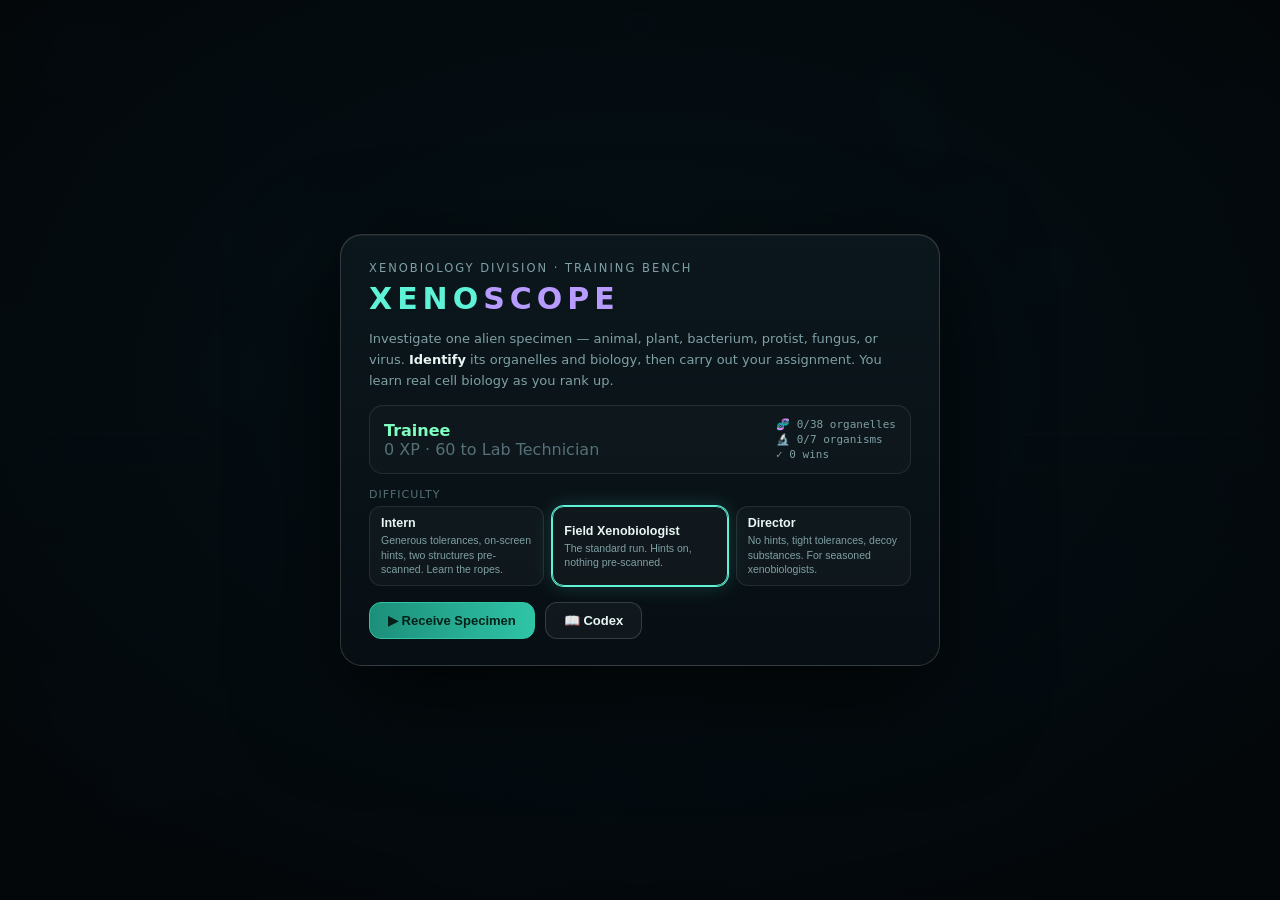
==== index.html @ f5fdeff1 "XENOSCOPE — educational alien cell-biology game An investigate → classify → decide game across six o" ====
<!doctype html>
<html lang="en">
<head>
<meta charset="utf-8"/>
<meta name="viewport" content="width=device-width, initial-scale=1, viewport-fit=cover"/>
<title>XENOSCOPE — Cell Biology Lab</title>
<link rel="stylesheet" href="./css/styles.css"/>
</head>
<body>
<canvas id="c"></canvas>
<div id="top" class="panel"></div>
<div id="left" class="panel"></div>
<div id="right" class="panel"></div>
<div id="dock" class="panel"></div>
<div id="zlab"></div>
<div id="overlay" class="overlay"></div>

<script src="./js/data.js"></script>
<script src="./js/sim.js"></script>
<script src="./js/draw.js"></script>
<script src="./js/game.js"></script>
<script src="./js/ui.js"></script>
<script src="./js/main.js"></script>
</body>
</html>
---- css/styles.css ----
:root{
  --bg0:#04090d; --glass:rgba(9,20,26,.62);
  --line:rgba(255,255,255,.09); --line2:rgba(255,255,255,.16);
  --ink:#e8f6f4; --dim:#7fa0a4; --dim2:#557077;
  --aqua:#5ef2d6; --mint:#7effc0; --violet:#b79bff;
  --amber:#ffcf6a; --coral:#ff7d92; --magenta:#ff5ec7;
  --good:#57e6a8; --bad:#ff6a6a; --warn:#ffc46b;
  --font:'Inter',-apple-system,BlinkMacSystemFont,'Segoe UI',Roboto,system-ui,sans-serif;
  --mono:ui-monospace,'SF Mono','JetBrains Mono',Menlo,Consolas,monospace;
}
*{box-sizing:border-box}
html,body{margin:0;height:100%;overflow:hidden;background:var(--bg0)}
body{font-family:var(--font);color:var(--ink);-webkit-font-smoothing:antialiased;user-select:none}
canvas{position:fixed;inset:0;width:100vw;height:100vh;display:block;touch-action:none}
b{font-weight:600}
.muted{color:var(--dim2)} .hl{color:var(--ink)} .rk{color:var(--coral)}

.panel{position:fixed;background:var(--glass);
  -webkit-backdrop-filter:blur(16px) saturate(1.25);backdrop-filter:blur(16px) saturate(1.25);
  border:1px solid var(--line);border-radius:18px;
  box-shadow:0 14px 50px rgba(0,0,0,.5), inset 0 1px 0 rgba(255,255,255,.05);z-index:5}
.cap{font-size:10.5px;letter-spacing:2.4px;color:var(--dim);text-transform:uppercase;margin-bottom:12px}

/* top bar */
#top{top:14px;left:50%;transform:translateX(-50%);display:flex;align-items:center;gap:12px;padding:9px 14px;max-width:97vw;flex-wrap:wrap}
#top .sid{font-family:var(--mono);font-size:12px;color:var(--aqua);white-space:nowrap}
#top .name{font-size:13px;font-weight:600;white-space:nowrap}
#top .name.unk{color:var(--dim2);font-style:italic;font-weight:400}
.kchip{font-family:var(--mono);font-size:10px;letter-spacing:1px;color:var(--aqua);border:1px solid rgba(94,242,214,.35);border-radius:6px;padding:2px 7px;text-transform:uppercase}
.chip{padding:4px 11px;border-radius:20px;font-size:11px;font-weight:700;letter-spacing:1.2px;white-space:nowrap;border:1px solid transparent}
.chip.good{color:var(--mint);background:rgba(94,242,214,.09);border-color:rgba(94,242,214,.4)}
.chip.bad{color:var(--coral);background:rgba(255,94,120,.09);border-color:rgba(255,125,146,.4)}
.chip.neutral{color:var(--warn);background:rgba(255,196,107,.09);border-color:rgba(255,196,107,.4)}
#top .obj2{font-size:12px;color:var(--dim);white-space:nowrap}
#top .sep{width:1px;height:20px;background:var(--line)}
.rankwrap{display:flex;flex-direction:column;line-height:1.15}
.rankwrap .rk{color:var(--mint);font-size:12px;font-weight:600}
.rankwrap .xp{color:var(--dim);font-size:10px;font-family:var(--mono)}
.ibtn{width:30px;height:30px;border-radius:9px;border:1px solid var(--line);background:rgba(255,255,255,.03);color:var(--dim);cursor:pointer;font-size:14px;display:grid;place-items:center;transition:.15s}
.ibtn:hover{color:var(--ink);border-color:var(--line2);background:rgba(255,255,255,.07)}

/* left panel */
#left{left:16px;top:50%;transform:translateY(-50%);width:196px;padding:16px 15px}
.prog{display:flex;justify-content:space-between;font-size:11px;color:var(--dim);margin:6px 0 5px}
.prog b{color:var(--ink);font-family:var(--mono)}
.track{height:6px;border-radius:6px;background:rgba(255,255,255,.06);overflow:hidden;position:relative}
.track>i{position:absolute;top:0;bottom:0;left:0;border-radius:6px;transition:width .3s}
.hintbox{margin:12px 0;font-size:11px;line-height:1.5;color:var(--dim);background:rgba(94,242,214,.05);border:1px solid var(--line);border-radius:10px;padding:9px 10px}
.btn.wide{width:100%;margin-top:4px}
.ring{position:relative;width:120px;height:120px;margin:2px auto 8px}
.ring svg{transform:rotate(-90deg)}
.ring .rval{position:absolute;inset:0;display:grid;place-items:center;text-align:center}
.ring .num{font-size:30px;font-weight:700;line-height:1;font-variant-numeric:tabular-nums}
.ring .rlab{font-size:9px;letter-spacing:2px;color:var(--dim);margin-top:3px}
.bar{margin-top:11px}
.bar .bl{display:flex;justify-content:space-between;font-size:10.5px;color:var(--dim);margin-bottom:5px}
.bar .bl b{color:var(--ink);font-family:var(--mono);font-size:11px}
.homeo{height:6px;border-radius:6px;background:rgba(255,255,255,.06);position:relative;overflow:hidden}
.homeo .mid{position:absolute;left:50%;top:-2px;bottom:-2px;width:1px;background:rgba(255,255,255,.25)}
.homeo>i{position:absolute;top:0;bottom:0;left:50%;width:0;border-radius:4px;transition:.25s}

/* right panel */
#right{right:16px;top:50%;transform:translateY(-50%);width:250px;max-height:80vh;overflow:auto;padding:16px 15px}
.readout{font-size:12px;line-height:1.55;color:var(--dim)}
.readout .ro-name{color:var(--ink);font-weight:600;font-size:13px;margin-bottom:4px}
.readout .ro-fn{color:var(--dim);margin-bottom:6px}
.readout .ro-fact{color:var(--aqua);font-size:11px;line-height:1.5}
.dossier{margin-top:12px;border-top:1px solid var(--line);padding-top:10px}
.dl-row{display:flex;justify-content:space-between;font-size:11.5px;color:var(--dim);padding:4px 0;font-family:var(--mono)}
.dl-row b{color:var(--ink)}

/* dock */
#dock{bottom:16px;left:50%;transform:translateX(-50%);padding:12px 16px;display:flex;gap:16px;align-items:stretch;max-width:96vw;flex-wrap:wrap}
.dock-lab{font-size:9.5px;letter-spacing:2px;color:var(--dim);text-transform:uppercase;margin-bottom:7px}
.dock-tests{align-items:center;gap:10px}
.dock-tests .dock-lab{margin:0 6px 0 0}
.dock-note{font-size:11px;color:var(--dim2);margin-left:8px}
.dock-col{display:flex;flex-direction:column;gap:8px;justify-content:center}
.dock-group{max-width:340px}
.btn-row{display:flex;gap:7px;flex-wrap:wrap}
.dsep{width:1px;background:var(--line)}
.sldwrap{width:180px}
.sldwrap .sh{display:flex;justify-content:space-between;font-size:10px;color:var(--dim);margin-bottom:6px}
.sldwrap .sh b{color:var(--ink);font-family:var(--mono)}
.sldtrack{position:relative;height:22px}
.optzone{position:absolute;top:8px;height:7px;border-radius:5px;background:linear-gradient(90deg,rgba(94,242,214,0),rgba(94,242,214,.45),rgba(94,242,214,0));box-shadow:0 0 8px rgba(94,242,214,.4);display:none;pointer-events:none}
input[type=range]{-webkit-appearance:none;appearance:none;width:100%;height:22px;background:transparent;cursor:pointer;position:relative;z-index:2;margin:0}
input[type=range]::-webkit-slider-runnable-track{height:4px;border-radius:4px;background:rgba(255,255,255,.14);margin-top:9px}
input[type=range]::-moz-range-track{height:4px;border-radius:4px;background:rgba(255,255,255,.14)}
input[type=range]::-webkit-slider-thumb{-webkit-appearance:none;width:15px;height:15px;border-radius:50%;background:var(--ink);margin-top:-6px;box-shadow:0 0 0 4px rgba(94,242,214,.18),0 2px 8px #000a}
input[type=range]::-moz-range-thumb{width:15px;height:15px;border:none;border-radius:50%;background:var(--ink);box-shadow:0 0 0 4px rgba(94,242,214,.18),0 2px 8px #000a}
.abtn{position:relative;overflow:hidden;border:1px solid var(--line);border-radius:10px;background:rgba(255,255,255,.03);color:var(--ink);cursor:pointer;padding:7px 10px;font-size:11px;font-weight:600;text-align:left;transition:.14s;min-width:96px}
.abtn small{display:block;font-weight:400;font-size:9px;color:var(--dim);margin-top:1px}
.abtn:hover{border-color:var(--line2);background:rgba(255,255,255,.08)}
.abtn.used{border-color:rgba(94,242,214,.4)}
.abtn .lvl{position:absolute;left:0;bottom:0;height:3px;width:0;background:var(--aqua);transition:width .25s}
.abtn.treat .lvl{background:var(--mint)}

/* hover tooltip */
#zlab{position:fixed;z-index:7;pointer-events:none;transform:translate(-50%,-150%);font-size:11px;letter-spacing:.5px;color:var(--ink);background:rgba(4,10,13,.75);border:1px solid var(--line2);border-radius:8px;padding:4px 9px;opacity:0;transition:opacity .12s;white-space:nowrap;font-family:var(--mono)}
#zlab.on{opacity:1} #zlab .s{color:var(--dim);font-size:10px}

/* overlay + cards */
.overlay{position:fixed;inset:0;z-index:20;display:none;place-items:center;overflow:auto;background:radial-gradient(900px 600px at 50% 42%,rgba(6,18,24,.85),rgba(3,7,10,.96))}
.overlay.on{display:grid}
.card{width:min(600px,92vw);margin:24px;padding:26px 28px;border-radius:22px;background:linear-gradient(180deg,rgba(12,24,30,.95),rgba(7,15,20,.97));border:1px solid var(--line2);box-shadow:0 30px 100px #000b,inset 0 1px 0 rgba(255,255,255,.06)}
.card .sub{color:var(--dim);font-size:11.5px;letter-spacing:2px;text-transform:uppercase}
.card h1{margin:6px 0 6px;font-size:30px;letter-spacing:5px;font-weight:800}
.card h1 .x{color:var(--aqua)} .card h1 .o{color:var(--violet)}
.card h2{margin:4px 0 8px;font-size:20px;font-weight:700}
.card p{color:var(--dim);line-height:1.6;font-size:13px} .card p b{color:var(--ink)}
.rankcard{display:flex;justify-content:space-between;align-items:center;gap:12px;margin:14px 0;padding:12px 14px;border:1px solid var(--line);border-radius:14px;background:rgba(255,255,255,.02);flex-wrap:wrap}
.rk-big{font-size:16px;font-weight:700;color:var(--mint)}
.rk-stats{display:flex;flex-direction:column;gap:2px;font-size:11px;color:var(--dim);font-family:var(--mono)}
.tiers{display:flex;gap:8px;flex-wrap:wrap}
.tierbtn{flex:1;min-width:150px;text-align:left;border:1px solid var(--line);border-radius:12px;background:rgba(255,255,255,.03);color:var(--ink);cursor:pointer;padding:9px 11px;font-size:12.5px;font-weight:700;transition:.14s}
.tierbtn small{display:block;font-weight:400;font-size:10.5px;color:var(--dim);margin-top:3px;line-height:1.35}
.tierbtn:hover{border-color:var(--line2)}
.tierbtn.sel{border-color:var(--aqua);box-shadow:0 0 0 1px var(--aqua),0 0 20px rgba(94,242,214,.2)}
.cta{margin-top:16px;display:flex;gap:10px;flex-wrap:wrap}
.btn{padding:10px 18px;border-radius:12px;border:1px solid var(--line2);cursor:pointer;background:rgba(255,255,255,.04);color:var(--ink);font-size:13px;font-weight:600;transition:.15s}
.btn:hover{background:rgba(255,255,255,.09)}
.btn.pri{background:linear-gradient(90deg,#1c8f7a,#2fc4a6);border-color:#2fc4a6;color:#032019;font-weight:700}
.btn.pri:hover{filter:brightness(1.08)}
.btn.ghost{background:transparent;color:var(--dim)}
.classgrid{display:grid;grid-template-columns:repeat(3,1fr);gap:9px;margin:14px 0}
.classbtn{padding:14px 8px;border:1px solid var(--line);border-radius:12px;background:rgba(255,255,255,.03);color:var(--ink);cursor:pointer;font-size:13px;font-weight:600;transition:.14s}
.classbtn:hover{border-color:var(--aqua);background:rgba(94,242,214,.06)}
.classbtn.wrong{border-color:var(--coral);animation:shake .3s}
@keyframes shake{25%{transform:translateX(-4px)}75%{transform:translateX(4px)}}
.brief-row{display:flex;justify-content:space-between;font-size:12px;color:var(--dim);padding:5px 0;border-bottom:1px solid var(--line)}
.brief-row b{color:var(--ink)}
.assign{display:flex;align-items:center;gap:10px;margin:14px 0}
.assign-obj{font-size:13px;color:var(--ink)}
.verdict{font-size:30px;font-weight:800;letter-spacing:2px;margin:4px 0 6px}
.verdict.win{color:var(--mint)} .verdict.lose{color:var(--coral)}
.rankup{margin:10px 0;padding:9px 12px;border:1px solid rgba(126,255,192,.35);border-radius:10px;background:rgba(126,255,192,.07);color:var(--mint);font-size:12.5px}
.xp-list{margin:10px 0;display:flex;flex-direction:column;gap:3px}
.xp-row{display:flex;justify-content:space-between;font-size:11.5px;color:var(--dim);font-family:var(--mono)}
.xp-row b{color:var(--mint)}
.rev{font-size:11.5px;color:var(--dim);font-family:var(--mono);border-top:1px solid var(--line);padding-top:10px;margin-top:8px}
.cx-tabs{display:flex;gap:8px;margin:12px 0}
.cx-tab{padding:7px 12px;border:1px solid var(--line);border-radius:9px;background:transparent;color:var(--dim);cursor:pointer;font-size:11.5px;font-weight:600}
.cx-tab.sel{border-color:var(--aqua);color:var(--ink)}
.cx-list{max-height:52vh;overflow:auto;display:flex;flex-direction:column;gap:8px}
.cx{border:1px solid var(--line);border-radius:11px;padding:9px 11px;background:rgba(255,255,255,.02)}
.cx.locked{opacity:.5}
.cx-h{display:flex;align-items:center;gap:8px;font-size:12.5px;font-weight:600}
.cx-dot{width:10px;height:10px;border-radius:50%;box-shadow:0 0 8px currentColor}
.cx-fn{font-size:11px;color:var(--dim);line-height:1.5;margin-top:5px}
.cx-fact{font-size:10.5px;color:var(--aqua);margin-top:4px;line-height:1.5}
@media (max-width:960px){ #left,#right{display:none} #dock{flex-direction:column;gap:10px;padding:10px} .sldwrap{width:66vw} #top{max-width:98vw} }
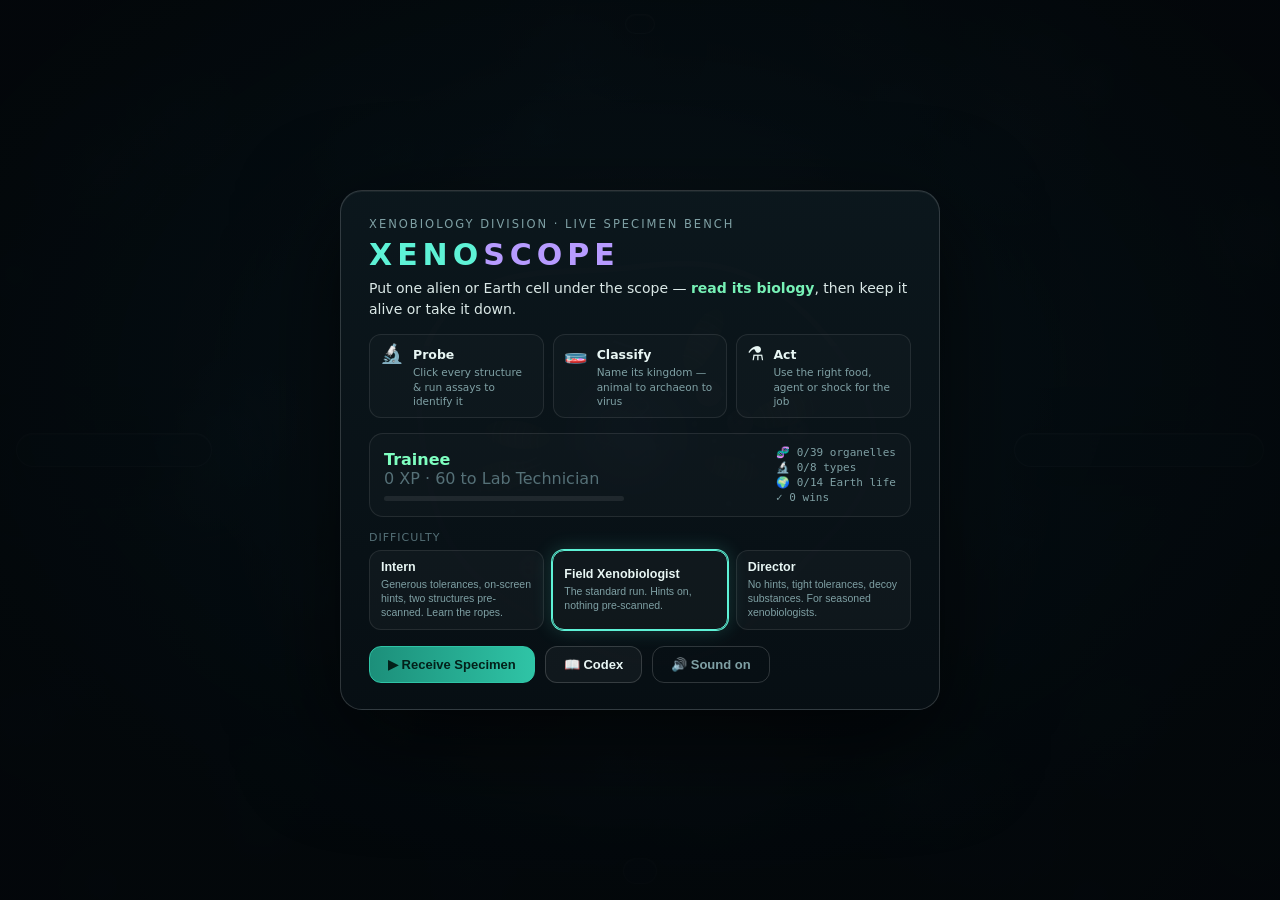
==== commit e52be89f: "Polish: home screen, plant cell shape, top-left notes, dock, SFX - Home screen now matches gameplay:" ====
--- a/index.html
+++ b/index.html
@@ -16,6 +16,7 @@
 <div id="overlay" class="overlay"></div>
 
 <script src="./js/data.js"></script>
+<script src="./js/sfx.js"></script>
 <script src="./js/sim.js"></script>
 <script src="./js/draw.js"></script>
 <script src="./js/game.js"></script>
--- a/css/styles.css
+++ b/css/styles.css
@@ -149,4 +149,74 @@
 .cx-dot{width:10px;height:10px;border-radius:50%;box-shadow:0 0 8px currentColor}
 .cx-fn{font-size:11px;color:var(--dim);line-height:1.5;margin-top:5px}
 .cx-fact{font-size:10.5px;color:var(--aqua);margin-top:4px;line-height:1.5}
-@media (max-width:960px){ #left,#right{display:none} #dock{flex-direction:column;gap:10px;padding:10px} .sldwrap{width:66vw} #top{max-width:98vw} }
+
+/* new bits: learn-more, earth tag, fact box, deeper note, assay row */
+.learn{color:var(--aqua);text-decoration:none;border-bottom:1px dotted var(--aqua);white-space:nowrap;font-size:.95em}
+.learn:hover{color:var(--mint);border-bottom-style:solid}
+.earthtag{font-size:10px;letter-spacing:.5px;color:#9fe0b0;border:1px solid rgba(120,230,160,.4);border-radius:6px;padding:2px 7px;background:rgba(120,230,160,.08);white-space:nowrap}
+.factbox{margin:10px 0;padding:9px 11px;border:1px solid rgba(120,230,160,.28);border-radius:10px;background:rgba(120,230,160,.06);color:var(--dim);font-size:12px;line-height:1.55}
+.factbox .learn{margin-left:4px}
+.ro-more{font-size:11px;color:var(--dim);line-height:1.55;margin:6px 0}
+.tests-row{max-height:120px;overflow:auto}
+.only-mobile{display:none}
+
+/* ---------- mobile / touch ---------- */
+@media (max-width:900px){
+  #top{max-width:98vw;gap:8px;padding:8px 10px;z-index:22}
+  #top .obj2,#top .sep,.rankwrap .rk{display:none}
+  .only-mobile{display:grid}
+  /* side panels become slide-in drawers (below the top bar) */
+  #left,#right{top:94px;bottom:128px;transform:none;width:min(300px,84vw);max-height:none;overflow:auto;transition:transform .25s ease;z-index:14}
+  #left{left:10px;transform:translateX(calc(-100% - 20px))}
+  #right{right:10px;transform:translateX(calc(100% + 20px))}
+  #left.open{transform:translateX(0)}
+  #right.open{transform:translateX(0)}
+  /* dock: full-width, horizontally scrollable groups */
+  #dock{left:0;right:0;bottom:0;transform:none;width:100vw;max-width:100vw;border-radius:16px 16px 0 0;
+        flex-direction:column;gap:8px;padding:10px 12px;max-height:46vh;overflow:auto}
+  .dock-col{flex-direction:row;flex-wrap:wrap;gap:10px}
+  .sldwrap{width:44vw;min-width:150px}
+  .dsep{display:none}
+  .btn-row{flex-wrap:nowrap;overflow-x:auto;padding-bottom:4px}
+  .tests-row{max-height:none;flex-wrap:nowrap;overflow-x:auto}
+  .abtn{min-width:112px;flex:0 0 auto}
+  .card{padding:22px 20px}
+  .classgrid{grid-template-columns:repeat(2,1fr)}
+}
+@media (max-width:900px) and (min-width:561px){ .btn-row.agents{flex-wrap:wrap} }
+
+/* ---------- home screen ---------- */
+.tagline{color:var(--ink);font-size:14px;line-height:1.5;margin:2px 0 14px;opacity:.94}
+.tagline b{color:var(--mint)}
+.how{display:flex;gap:9px;margin:0 0 15px;flex-wrap:wrap}
+.how-step{flex:1;min-width:150px;display:flex;gap:9px;align-items:flex-start;border:1px solid var(--line);border-radius:12px;padding:9px 10px;background:rgba(255,255,255,.02)}
+.how-ico{font-size:19px;line-height:1}
+.how-step b{font-size:12.5px} .how-step small{display:block;color:var(--dim);font-size:10.5px;margin-top:2px;line-height:1.35}
+.rk-left{flex:1;min-width:180px}
+.xpbar{height:5px;border-radius:5px;background:rgba(255,255,255,.08);overflow:hidden;margin-top:8px;max-width:240px}
+.xpbar>i{display:block;height:100%;background:linear-gradient(90deg,#1c8f7a,var(--mint))}
+.lbl{margin:12px 0 6px;font-size:11px;letter-spacing:1px}
+
+/* ---------- persistent notes (top-left readout) ---------- */
+.notes-cap{margin:0 0 8px}
+.rl-sep{height:1px;background:var(--line);margin:12px 0}
+#left .readout{max-height:210px;overflow:auto}
+.readout .ro-name{animation:pop .25s ease}
+@keyframes pop{from{transform:scale(.9);opacity:.4}to{transform:scale(1);opacity:1}}
+
+/* ---------- lighter overlays so the live specimen shows through ---------- */
+.overlay{background:radial-gradient(760px 520px at 50% 42%,rgba(6,18,24,.70),rgba(3,7,10,.92))}
+.card{animation:cardIn .25s ease}
+@keyframes cardIn{from{transform:translateY(10px) scale(.99);opacity:0}to{transform:none;opacity:1}}
+
+/* ---------- compact assignment dock (stops covering the cell) ---------- */
+.dock-treat{padding:9px 13px;gap:12px;max-height:150px}
+.dock-treat .abtn{padding:5px 9px;min-width:88px;font-size:10.5px}
+.dock-treat .abtn small{font-size:8.5px;margin-top:0}
+.dock-treat .sldwrap{width:150px}
+.dock-treat .sldtrack{height:18px}
+.dock-treat .dock-lab{margin-bottom:5px}
+.dock-treat .btn-row.agents{max-width:440px}
+
+/* ---------- accessibility ---------- */
+@media (prefers-reduced-motion: reduce){ *{animation-duration:.001ms!important;transition-duration:.001ms!important} }
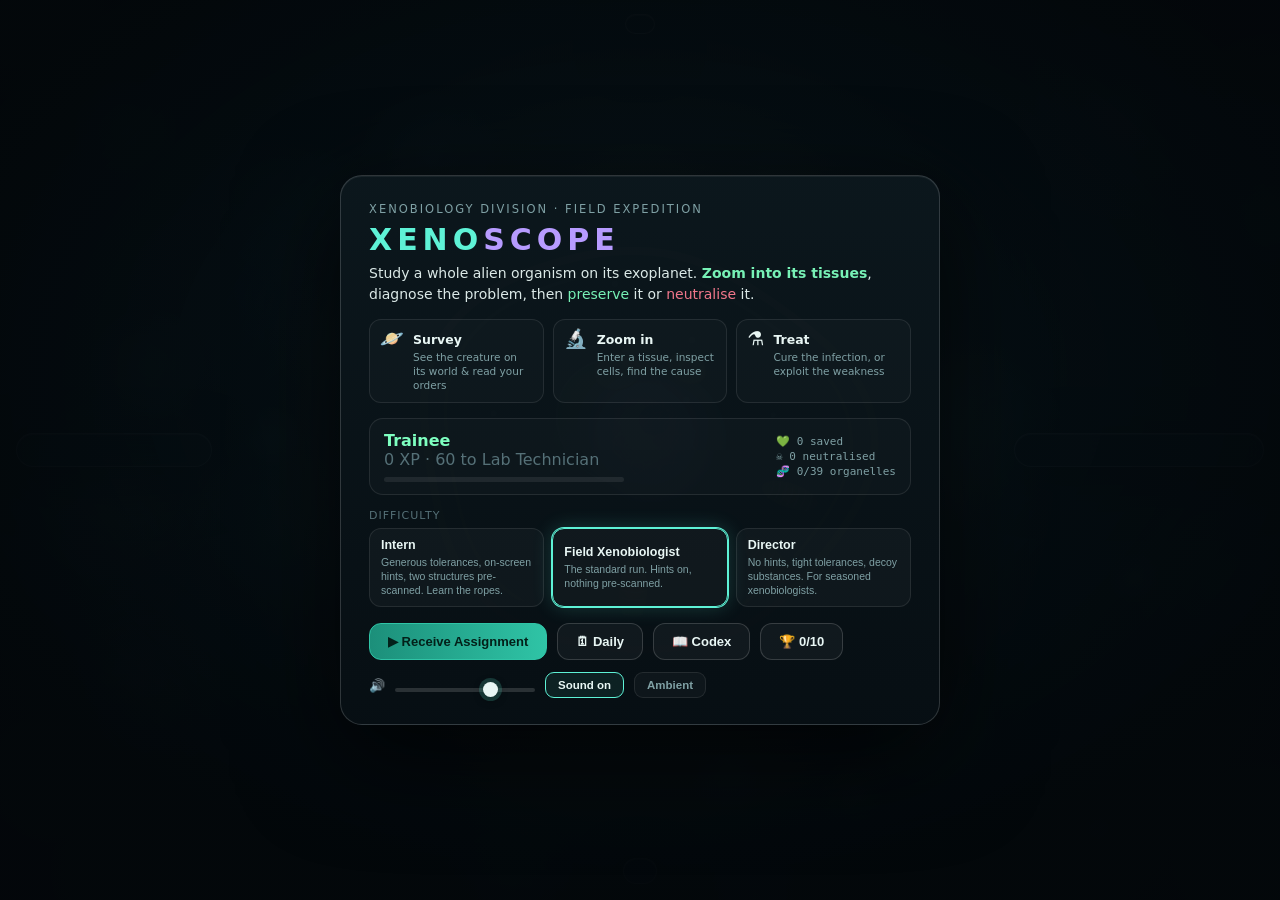
==== commit c87cf064: "Major redesign: macro→micro field xenobiology (Preserve / Neutralize) Replaces the single-cell "iden" ====
--- a/index.html
+++ b/index.html
@@ -3,7 +3,7 @@
 <head>
 <meta charset="utf-8"/>
 <meta name="viewport" content="width=device-width, initial-scale=1, viewport-fit=cover"/>
-<title>XENOSCOPE — Cell Biology Lab</title>
+<title>XENOSCOPE — Field Xenobiology</title>
 <link rel="stylesheet" href="./css/styles.css"/>
 </head>
 <body>
@@ -18,6 +18,7 @@
 <script src="./js/data.js"></script>
 <script src="./js/sfx.js"></script>
 <script src="./js/sim.js"></script>
+<script src="./js/world.js"></script>
 <script src="./js/draw.js"></script>
 <script src="./js/game.js"></script>
 <script src="./js/ui.js"></script>
--- a/css/styles.css
+++ b/css/styles.css
@@ -218,5 +218,61 @@
 .dock-treat .dock-lab{margin-bottom:5px}
 .dock-treat .btn-row.agents{max-width:440px}
 
+/* ---------- settings row (menu) ---------- */
+.setrow{display:flex;align-items:center;gap:10px;margin-top:12px;flex-wrap:wrap}
+.setlbl{color:var(--dim);font-size:13px}
+.setrow input[type=range]{width:140px;height:20px}
+.chipbtn{padding:6px 12px;border:1px solid var(--line);border-radius:9px;background:rgba(255,255,255,.03);color:var(--dim);cursor:pointer;font-size:11.5px;font-weight:600}
+.chipbtn:hover{border-color:var(--line2);color:var(--ink)}
+.chipbtn.on{border-color:var(--aqua);color:var(--ink);background:rgba(94,242,214,.08)}
+.earthtag.daily{color:#ffd98a;border-color:rgba(255,205,120,.4);background:rgba(255,205,120,.08)}
+
+/* ---------- achievements ---------- */
+.ach-grid{display:grid;grid-template-columns:1fr 1fr;gap:8px;max-height:56vh;overflow:auto;margin:10px 0}
+.ach{display:flex;gap:10px;align-items:center;border:1px solid var(--line);border-radius:12px;padding:9px 11px;background:rgba(255,255,255,.02);opacity:.55}
+.ach.got{opacity:1;border-color:var(--line2);background:rgba(94,242,214,.05)}
+.ach-ico{font-size:22px;line-height:1}
+.ach-n{font-size:12.5px;font-weight:700}
+.ach-d{font-size:10.5px;color:var(--dim);margin-top:2px;line-height:1.35}
+
+/* ---------- streak + daily share (result) ---------- */
+.streakline{font-size:12px;color:var(--warn);margin:6px 0}
+.streakline b{color:var(--ink);font-family:var(--mono)}
+.sharebox{margin:10px 0;padding:10px 12px;border:1px solid rgba(255,205,120,.3);border-radius:12px;background:rgba(255,205,120,.05)}
+.share-h{font-size:11px;letter-spacing:1px;color:#ffd98a;text-transform:uppercase}
+.sharestr{font-family:var(--mono);font-size:12px;color:var(--ink);margin:6px 0 8px;word-break:break-word}
+
+/* ---------- achievement toasts ---------- */
+.toastwrap{position:fixed;top:70px;right:16px;z-index:60;display:flex;flex-direction:column;gap:8px;pointer-events:none}
+.toast{display:flex;gap:11px;align-items:center;min-width:230px;max-width:300px;
+  background:linear-gradient(180deg,rgba(14,28,34,.96),rgba(9,18,24,.97));border:1px solid var(--line2);
+  border-radius:14px;padding:11px 13px;box-shadow:0 14px 40px #000a, 0 0 0 1px rgba(94,242,214,.15);
+  transform:translateX(120%);opacity:0;transition:transform .4s cubic-bezier(.2,1,.3,1),opacity .4s}
+.toast.in{transform:none;opacity:1}
+.toast .t-ico{font-size:24px;line-height:1;filter:drop-shadow(0 0 6px rgba(255,220,120,.5))}
+.toast .t-t{font-size:12.5px;font-weight:700;color:var(--mint)}
+.toast .t-d{font-size:11px;color:var(--dim);margin-top:2px;line-height:1.35}
+@media (max-width:900px){ .toastwrap{top:auto;bottom:150px;right:8px;left:8px} .toast{max-width:none} }
+
+/* ---------- macro flow: briefing / diagnosis / docks ---------- */
+.tagline .gd{color:var(--mint)} .tagline .rk{color:var(--coral)}
+.brief{font-size:12.5px;line-height:1.55;color:var(--ink)}
+.brief-sub{font-size:11.5px;line-height:1.5;color:var(--dim);margin-top:8px;border-top:1px solid var(--line);padding-top:8px}
+.diag{border:1px solid var(--line);border-radius:12px;padding:11px 12px;background:rgba(255,255,255,.02)}
+.diag.bad{border-color:rgba(255,120,90,.35);background:rgba(255,120,90,.06)}
+.diag.good{border-color:rgba(94,242,214,.3);background:rgba(94,242,214,.05)}
+.diag-t{font-size:12.5px;font-weight:700;letter-spacing:.4px}
+.diag.bad .diag-t{color:var(--coral)} .diag.good .diag-t{color:var(--mint)}
+.diag-b{font-size:11.5px;color:var(--dim);line-height:1.5;margin-top:6px}
+.diag-why{font-size:11px;color:var(--aqua);line-height:1.5;margin-top:7px;border-top:1px dashed var(--line);padding-top:7px}
+.diag-rx{font-size:12px;color:var(--ink);margin-top:8px}
+.diag-rx b{color:var(--mint)}
+.dock-survey{justify-content:center;align-items:center;padding:12px 18px;max-width:720px}
+.survey-hint{font-size:12.5px;color:var(--dim);line-height:1.5;text-align:center}
+.survey-hint b{color:var(--ink)}
+.abtn.back{min-width:104px;border-color:var(--line2)}
+.abtn.back b{color:var(--aqua)}
+.treat-row{max-width:520px}
+
 /* ---------- accessibility ---------- */
 @media (prefers-reduced-motion: reduce){ *{animation-duration:.001ms!important;transition-duration:.001ms!important} }
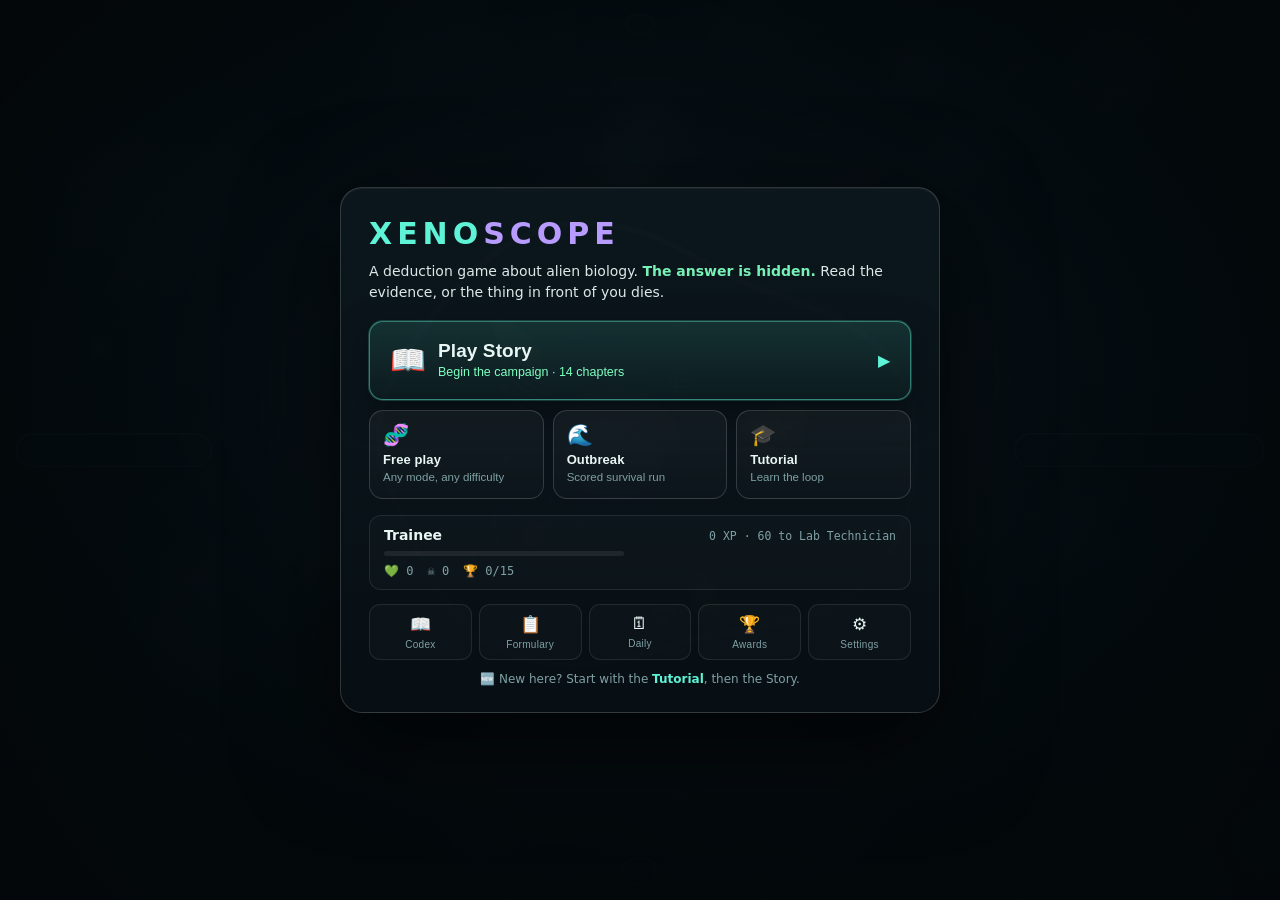
==== commit 95d55943: "Rewrite all copy without em-dashes; refresh itch screenshot list Every em-dash in the player-facing " ====
--- a/index.html
+++ b/index.html
@@ -3,7 +3,7 @@
 <head>
 <meta charset="utf-8"/>
 <meta name="viewport" content="width=device-width, initial-scale=1, viewport-fit=cover"/>
-<title>XENOSCOPE — Field Xenobiology</title>
+<title>XENOSCOPE. Field Xenobiology</title>
 <link rel="stylesheet" href="./css/styles.css"/>
 </head>
 <body>
--- a/css/styles.css
+++ b/css/styles.css
@@ -31,27 +31,30 @@
 .chip.good{color:var(--mint);background:rgba(94,242,214,.09);border-color:rgba(94,242,214,.4)}
 .chip.bad{color:var(--coral);background:rgba(255,94,120,.09);border-color:rgba(255,125,146,.4)}
 .chip.neutral{color:var(--warn);background:rgba(255,196,107,.09);border-color:rgba(255,196,107,.4)}
-#top .obj2{font-size:12px;color:var(--dim);white-space:nowrap}
+#top .obj2{font-size:10.5px;color:var(--dim);white-space:nowrap}
 #top .sep{width:1px;height:20px;background:var(--line)}
-.rankwrap{display:flex;flex-direction:column;line-height:1.15}
-.rankwrap .rk{color:var(--mint);font-size:12px;font-weight:600}
-.rankwrap .xp{color:var(--dim);font-size:10px;font-family:var(--mono)}
+.titlewrap{display:flex;flex-direction:column;line-height:1.2;min-width:0}
+.topgap{flex:0 0 6px}
+.rankpill{display:flex;align-items:center;gap:6px;padding:3px 10px;border:1px solid var(--line);border-radius:20px;background:rgba(255,255,255,.03);white-space:nowrap}
+.rankpill .rk{color:var(--mint);font-size:11.5px;font-weight:600}
+.rankpill .xp{color:var(--dim);font-size:10px;font-family:var(--mono)}
+.rankpill .xp::after{content:' XP'}
 .ibtn{width:30px;height:30px;border-radius:9px;border:1px solid var(--line);background:rgba(255,255,255,.03);color:var(--dim);cursor:pointer;font-size:14px;display:grid;place-items:center;transition:.15s}
 .ibtn:hover{color:var(--ink);border-color:var(--line2);background:rgba(255,255,255,.07)}
 
 /* left panel */
-#left{left:16px;top:50%;transform:translateY(-50%);width:196px;padding:16px 15px}
+#left{left:16px;top:50%;transform:translateY(-50%);width:196px;padding:16px 15px;max-height:88vh;overflow-y:auto}
 .prog{display:flex;justify-content:space-between;font-size:11px;color:var(--dim);margin:6px 0 5px}
 .prog b{color:var(--ink);font-family:var(--mono)}
 .track{height:6px;border-radius:6px;background:rgba(255,255,255,.06);overflow:hidden;position:relative}
 .track>i{position:absolute;top:0;bottom:0;left:0;border-radius:6px;transition:width .3s}
 .hintbox{margin:12px 0;font-size:11px;line-height:1.5;color:var(--dim);background:rgba(94,242,214,.05);border:1px solid var(--line);border-radius:10px;padding:9px 10px}
 .btn.wide{width:100%;margin-top:4px}
-.ring{position:relative;width:120px;height:120px;margin:2px auto 8px}
-.ring svg{transform:rotate(-90deg)}
-.ring .rval{position:absolute;inset:0;display:grid;place-items:center;text-align:center}
-.ring .num{font-size:30px;font-weight:700;line-height:1;font-variant-numeric:tabular-nums}
-.ring .rlab{font-size:9px;letter-spacing:2px;color:var(--dim);margin-top:3px}
+.ring{position:relative;width:120px;height:120px;margin:2px auto 10px}
+.ring svg{display:block;transform:rotate(-90deg)}
+.ring .rval{position:absolute;inset:0;display:flex;flex-direction:column;align-items:center;justify-content:center;text-align:center;line-height:1;pointer-events:none}
+.ring .num{font-size:28px;font-weight:700;line-height:1;font-variant-numeric:tabular-nums}
+.ring .rlab{font-size:8.5px;letter-spacing:1.6px;color:var(--dim);margin-top:5px;font-weight:600}
 .bar{margin-top:11px}
 .bar .bl{display:flex;justify-content:space-between;font-size:10.5px;color:var(--dim);margin-bottom:5px}
 .bar .bl b{color:var(--ink);font-family:var(--mono);font-size:11px}
@@ -139,7 +142,7 @@
 .xp-row{display:flex;justify-content:space-between;font-size:11.5px;color:var(--dim);font-family:var(--mono)}
 .xp-row b{color:var(--mint)}
 .rev{font-size:11.5px;color:var(--dim);font-family:var(--mono);border-top:1px solid var(--line);padding-top:10px;margin-top:8px}
-.cx-tabs{display:flex;gap:8px;margin:12px 0}
+.cx-tabs{display:flex;gap:8px;margin:12px 0;flex-wrap:wrap}
 .cx-tab{padding:7px 12px;border:1px solid var(--line);border-radius:9px;background:transparent;color:var(--dim);cursor:pointer;font-size:11.5px;font-weight:600}
 .cx-tab.sel{border-color:var(--aqua);color:var(--ink)}
 .cx-list{max-height:52vh;overflow:auto;display:flex;flex-direction:column;gap:8px}
@@ -163,7 +166,7 @@
 /* ---------- mobile / touch ---------- */
 @media (max-width:900px){
   #top{max-width:98vw;gap:8px;padding:8px 10px;z-index:22}
-  #top .obj2,#top .sep,.rankwrap .rk{display:none}
+  #top .obj2,#top .sep,.rankpill{display:none}
   .only-mobile{display:grid}
   /* side panels become slide-in drawers (below the top bar) */
   #left,#right{top:94px;bottom:128px;transform:none;width:min(300px,84vw);max-height:none;overflow:auto;transition:transform .25s ease;z-index:14}
@@ -209,8 +212,325 @@
 .card{animation:cardIn .25s ease}
 @keyframes cardIn{from{transform:translateY(10px) scale(.99);opacity:0}to{transform:none;opacity:1}}
 
+/* ---------- deduction UI: analysis panel, assays, identify ---------- */
+.th{font-size:12px;font-weight:600;border-radius:9px;padding:7px 9px;margin-bottom:2px;border:1px solid var(--line);line-height:1.4}
+.th.bad{color:var(--coral);background:rgba(255,120,90,.08);border-color:rgba(255,120,90,.3)}
+.th.good{color:var(--mint);background:rgba(94,242,214,.06);border-color:rgba(94,242,214,.25)}
+.th.muted{color:var(--dim);background:rgba(255,255,255,.02)}
+.ev-list{display:flex;flex-direction:column;gap:4px;margin-top:2px}
+.ev-row{font-size:11.5px;color:var(--ink);line-height:1.45;background:rgba(255,255,255,.03);border-left:2px solid rgba(94,242,214,.45);padding:4px 8px;border-radius:0 6px 6px 0}
+.abtn.assay b{color:var(--aqua)}
+.abtn.assay.used{border-color:rgba(94,242,214,.4);background:rgba(94,242,214,.06)}
+.abtn.assay.used b::after{content:' ✓';color:var(--mint)}
+.abtn.assay.dis{opacity:.4;filter:grayscale(.5)}
+/* step tracker + active-group cueing */
+.stepbar{flex:0 0 100%;display:flex;align-items:center;justify-content:center;gap:5px;margin-bottom:9px;flex-wrap:wrap}
+.stepchip{font-size:10.5px;font-weight:600;color:var(--dim);padding:3px 10px;border:1px solid var(--line);border-radius:20px;background:rgba(255,255,255,.02);white-space:nowrap}
+.stepchip.on{color:var(--ink);border-color:var(--aqua);background:rgba(94,242,214,.1);box-shadow:0 0 0 1px var(--aqua),0 0 14px rgba(94,242,214,.22)}
+.stepchip.done{color:var(--mint);border-color:rgba(94,242,214,.3)}
+.steparr{color:var(--dim2);font-size:11px}
+.dock-group.active{border:1px solid rgba(94,242,214,.32);border-radius:12px;padding:6px 9px;background:rgba(94,242,214,.04);box-shadow:0 0 16px rgba(94,242,214,.12)}
+.dock-group.active .dock-lab{color:var(--aqua)}
+/* advanced mode · the synthesis bench */
+.abtn.synthopen{min-width:150px;border-color:var(--violet)}
+.abtn.synthopen b{color:var(--violet)}
+.bench-card{width:min(940px,96vw)!important}
+.bench-dx{font-size:13px;color:var(--dim);border:1px solid var(--line2);border-left:3px solid var(--violet);border-radius:8px;padding:8px 12px;margin:2px 0 12px;background:rgba(140,110,240,.06)}
+.bench-dx b{color:var(--ink)}
+.benchwrap{display:flex;gap:16px;align-items:stretch}
+.bench-col{flex:1;min-width:0;display:flex;flex-direction:column}
+.bench-col .cap{margin-bottom:7px}
+.bench-col.flaskcol{flex:0 0 246px;align-items:center;justify-content:flex-start}
+#benchCv{position:static!important;inset:auto!important;width:240px!important;height:272px!important;touch-action:auto;filter:drop-shadow(0 12px 26px rgba(0,0,0,.5))}
+.flask-label{margin-top:4px;font-size:12.5px;font-weight:700;text-align:center;min-height:18px;color:var(--ink)}
+.flask-label.ok{color:var(--mint)} .flask-label.muted{color:var(--dim);font-weight:500}
+.ing-grid{display:grid;grid-template-columns:1fr 1fr;gap:6px;max-height:296px;overflow:auto;padding-right:3px}
+.ingt{display:flex;align-items:center;gap:7px;text-align:left;border:1px solid var(--line2);border-radius:10px;background:rgba(255,255,255,.03);color:var(--ink);cursor:pointer;padding:7px 8px;transition:.14s}
+.ingsw{flex:0 0 12px;width:12px;height:12px;border-radius:50%;box-shadow:inset 0 0 0 1px rgba(0,0,0,.35),0 0 6px rgba(255,255,255,.15)}
+.ingglyph{font-size:15px;line-height:1}
+.ingtx b{display:block;font-size:11px;font-weight:700;line-height:1.15}
+.ingt:hover{border-color:var(--aqua);background:rgba(94,242,214,.06)}
+.ingt.sel{border-color:var(--aqua);background:rgba(94,242,214,.14);box-shadow:0 0 0 1px var(--aqua)}
+.step-grid{display:flex;flex-direction:column;gap:7px}
+.stept{display:flex;align-items:center;gap:9px;text-align:left;border:1px solid var(--line2);border-radius:10px;background:rgba(255,255,255,.03);color:var(--ink);cursor:pointer;padding:9px 11px;transition:.14s}
+.stepglyph{font-size:19px;line-height:1}
+.steptx b{display:block;font-size:12.5px;font-weight:700}
+.steptx small{display:block;font-size:10px;color:var(--dim);margin-top:1px;line-height:1.3}
+.stept:hover{border-color:var(--violet);background:rgba(140,110,240,.08)}
+.stept.sel{border-color:var(--violet);background:rgba(140,110,240,.16);box-shadow:0 0 0 1px var(--violet)}
+.bench-read{margin-top:11px;font-size:12.5px;color:var(--dim);border:1px solid var(--line);border-radius:10px;padding:10px 12px;background:rgba(255,255,255,.02);min-height:52px}
+.bench-read.ok{color:var(--mint);border-color:rgba(94,242,214,.3);background:rgba(94,242,214,.05)}
+.bench-read.bad{color:var(--coral);border-color:rgba(255,120,90,.3);background:rgba(255,120,90,.05)}
+.bench-read b{color:var(--ink)} .bench-read .muted{color:var(--dim);margin-top:4px;font-size:11.5px}
+.bench-test{display:flex;gap:12px;align-items:center;margin-top:12px;border:1px solid var(--line2);border-radius:12px;padding:10px 12px;background:rgba(0,0,0,.22)}
+#sampleCv{position:static!important;inset:auto!important;flex:0 0 300px;width:300px!important;height:86px!important;touch-action:auto}
+.bench-testtx{font-size:12.5px;color:var(--dim);line-height:1.5}
+.bench-testtx b.ok,.bench-read b.ok{color:var(--mint)} .bench-testtx b.bad,.bench-read b.bad{color:var(--coral)}
+.bench-cta{flex-wrap:wrap} .btn.ghost{opacity:.75}
+@media(max-width:720px){ .benchwrap{flex-direction:column} .bench-col.flaskcol{flex:0 0 auto;order:-1} .ing-grid{max-height:none} .bench-test{flex-direction:column} #sampleCv{flex:0 0 auto} }
+.btn.pri[disabled]{opacity:.4;cursor:default;filter:grayscale(.4)}
+/* outbreak · arcade run */
+.btn.ob{border-color:var(--violet);color:#dcccff;background:linear-gradient(180deg,rgba(140,110,240,.18),rgba(140,110,240,.06))}
+.btn.ob:hover{border-color:#b49cff;box-shadow:0 0 0 1px rgba(180,156,255,.4),0 0 18px rgba(140,110,240,.3)}
+#runhud{position:fixed;top:60px;left:50%;transform:translateX(-50%);z-index:8;display:none;align-items:center;gap:14px;
+  padding:7px 14px;border-radius:999px;font-family:var(--mono);font-size:12px;color:var(--ink);
+  background:linear-gradient(180deg,rgba(10,20,26,.9),rgba(6,14,18,.92));border:1px solid var(--line2);
+  box-shadow:0 10px 30px #0009,inset 0 1px 0 rgba(255,255,255,.05);white-space:nowrap;pointer-events:none}
+#runhud b{color:#fff}
+.rh-case{font-weight:700;letter-spacing:1px;color:var(--dim)}
+.rh-mod{margin-left:4px;padding:1px 6px;border-radius:6px;font-weight:700}
+.rh-mod.dbl{color:#ffdf7a;background:rgba(255,210,90,.14)} .rh-mod.rush{color:var(--coral);background:rgba(255,110,90,.15)}
+.rh-colony{display:flex;align-items:center;gap:6px} .rh-colony span{color:var(--dim);font-size:10px;letter-spacing:1px}
+.rh-bar{width:120px;height:8px;border-radius:5px;background:rgba(255,255,255,.08);overflow:hidden}
+.rh-bar>i{display:block;height:100%;border-radius:5px;transition:width .35s ease}
+.rh-combo em{font-style:normal;color:var(--violet)} .rh-combo.hot{color:#ffb454} .rh-combo.hot em{color:#ffb454}
+.rh-timer{color:var(--dim)}
+@media(max-width:640px){ #runhud{gap:9px;font-size:10.5px;padding:6px 9px;flex-wrap:wrap;max-width:94vw} .rh-bar{width:70px} }
+.gradebadge{flex:0 0 auto;width:58px;height:58px;border-radius:14px;display:grid;place-items:center;font-size:30px;font-weight:900;
+  font-family:var(--mono);color:#08120f;box-shadow:0 8px 24px #0008}
+.gradebadge.gS{background:linear-gradient(160deg,#7ff0c0,#40c88f)} .gradebadge.gA{background:linear-gradient(160deg,#9fe0ff,#5aa8e6)}
+.gradebadge.gB{background:linear-gradient(160deg,#ffe08a,#e6b24a)} .gradebadge.gC{background:linear-gradient(160deg,#d7dde2,#a7b0b8)}
+.gradebadge.lost{background:linear-gradient(160deg,#ff8a7a,#d1503f);color:#fff;font-size:26px}
+.ob-head{display:flex;align-items:center;gap:14px;margin:6px 0 10px}
+.ob-gain{font-size:30px;font-weight:800;color:var(--mint);margin:4px 0 12px} .ob-gain.lost{color:var(--coral);font-size:22px}
+.ob-gain small{display:block;font-size:12px;font-weight:500;color:var(--dim);margin-top:3px}
+.ob-stats{display:flex;gap:10px;margin-bottom:12px}
+.ob-stat{flex:1;border:1px solid var(--line2);border-radius:12px;padding:9px 12px;background:rgba(255,255,255,.03)}
+.ob-stat span{display:block;font-size:11px;color:var(--dim)} .ob-stat b{font-size:18px} .ob-stat em{font-style:normal;color:var(--violet);font-size:14px}
+.ob-colonywrap{margin-bottom:4px}
+.ob-track{height:12px;border-radius:7px;background:rgba(255,255,255,.08);overflow:hidden;margin-top:5px}
+.ob-track>i{display:block;height:100%;border-radius:7px;transition:width .4s ease}
+.ob-final{text-align:center;margin:14px 0}
+.ob-finalscore{font-size:52px;font-weight:900;letter-spacing:1px;line-height:1;color:var(--mint)}
+.ob-finalscore small{display:block;font-size:13px;font-weight:500;letter-spacing:3px;color:var(--dim);margin-top:6px}
+.ob-finalgrid{display:flex;gap:10px;margin-top:16px}
+.ob-finalgrid>div{flex:1;border:1px solid var(--line2);border-radius:12px;padding:10px;background:rgba(255,255,255,.03)}
+.ob-finalgrid b{display:block;font-size:22px} .ob-finalgrid span{font-size:11px;color:var(--dim)}
+/* field formulary · in-game recipe guide */
+.btn.help{border-color:var(--violet);color:#dcccff}
+.fm-steps{display:flex;flex-wrap:wrap;gap:8px;margin:12px 0 6px}
+.fm-step{font-size:11.5px;color:var(--dim);border:1px solid var(--line2);border-radius:9px;padding:6px 10px;background:rgba(255,255,255,.02)}
+.fm-step b{color:var(--violet)} .fm-step small{color:var(--faint,var(--dim))}
+.fm-sec-h{display:flex;align-items:baseline;gap:10px;flex-wrap:wrap;font-size:16px;font-weight:800;margin:20px 0 4px;letter-spacing:-.01em}
+.fm-sec-h em{font-style:normal;font-family:var(--mono);font-size:10.5px;letter-spacing:.14em;text-transform:uppercase;padding:3px 9px;border-radius:999px;font-weight:700}
+.fm-sec-h em.save{color:#04120c;background:var(--mint)} .fm-sec-h em.kill{color:#1a0605;background:var(--coral)}
+.fm-row{display:flex;gap:14px;padding:11px 2px;border-top:1px solid var(--line)}
+.fm-row.match{background:linear-gradient(90deg,rgba(94,242,214,.10),transparent 80%);border-radius:10px;box-shadow:inset 3px 0 0 var(--aqua);padding-left:11px}
+.fm-row.kill.match{background:linear-gradient(90deg,rgba(255,120,90,.10),transparent 80%);box-shadow:inset 3px 0 0 var(--coral)}
+.fm-target{flex:0 0 116px;font-size:15px;font-weight:800}
+.fm-target span{display:block;font-family:var(--mono);font-size:10px;letter-spacing:.12em;text-transform:uppercase;color:var(--dim);font-weight:600;margin-top:3px}
+.fm-tag{display:block;font-style:normal;font-size:10.5px;color:var(--aqua);font-weight:700;margin-top:5px}
+.fm-row.kill .fm-tag{color:var(--coral)}
+.fm-recipes{flex:1;min-width:0;display:flex;flex-direction:column;gap:6px;justify-content:center}
+.fm-recipe{display:flex;flex-wrap:wrap;align-items:center;gap:5px}
+.fm-chip{font-family:var(--mono);font-size:11.5px;font-weight:600;padding:5px 9px;border-radius:8px;display:inline-flex;align-items:center;gap:6px;white-space:nowrap;border:1px solid transparent}
+.fm-chip .fm-d{width:9px;height:9px;border-radius:50%;flex:0 0 9px;box-shadow:inset 0 0 0 1px rgba(0,0,0,.4)}
+.fm-chip.mat{background:rgba(255,255,255,.05);border-color:var(--line2);color:var(--ink)}
+.fm-chip.step{background:rgba(140,110,240,.16);border-color:rgba(140,110,240,.4);color:#dcccff}
+.fm-chip.drug{background:rgba(94,242,214,.14);border-color:rgba(94,242,214,.42);color:#aef7e7;font-weight:700}
+.fm-row.kill .fm-chip.drug{background:rgba(255,122,107,.15);border-color:rgba(255,122,107,.45);color:#ffc2b8}
+.fm-op{color:var(--faint,var(--dim));font-weight:700;font-family:var(--mono);font-size:12px}
+.fm-chip.temp{background:rgba(255,180,84,.14);border-color:rgba(255,180,84,.45);color:#ffcf8a;font-weight:700}
+.fm-chip.ph{background:rgba(140,200,255,.14);border-color:rgba(140,200,255,.45);color:#a9d8ff;font-weight:700;margin-left:4px}
+.tempval.phval{color:#8fc8ff}
+.tempdial.phdial{background:linear-gradient(90deg,#ff5a3a 0%,#ffb454 22%,#7fe0a6 50%,#5aa8e6 74%,#b49cff 100%)}
+.fm-sec-h em.pre{color:#1a1030;background:var(--violet)}
+.fm-hint{font-size:12.5px;color:var(--ink);line-height:1.5;padding:7px 0}
+.fm-hint b{color:var(--aqua)}
+.fm-hintcond{font-family:var(--mono);font-size:11px;color:var(--dim);margin-top:3px}
+.fm-why{font-size:11.5px;color:var(--dim);line-height:1.45;margin-top:2px}
+.fm-why b{color:#ffb454}
+@media(max-width:640px){ .fm-row{flex-direction:column;gap:7px} .fm-target{flex:0 0 auto} }
+/* ultra mode · named real pathogens */
+.chip.ultra{background:linear-gradient(180deg,rgba(140,110,240,.24),rgba(140,110,240,.10));color:#dcccff;border:1px solid rgba(180,156,255,.5);font-weight:700}
+.tierbtn.ultra{position:relative}
+.tierbtn.ultra b{color:var(--violet)}
+.tierbtn.ultra.sel{border-color:var(--violet);box-shadow:0 0 0 1px var(--violet),0 0 22px rgba(140,110,240,.3)}
+.rev.ultra{border-color:rgba(180,156,255,.35);background:rgba(140,110,240,.06)}
+.rev.ultra .hl{color:#cdbbff}
+/* precision bench · temperature dial + intermediates */
+.tempwrap{margin-top:12px;border:1px solid var(--line2);border-radius:12px;padding:10px 12px;background:rgba(255,255,255,.02)}
+.tempwrap .cap{display:flex;justify-content:space-between;align-items:baseline;margin-bottom:7px}
+.tempval{font-family:var(--mono);font-size:14px;font-weight:800;color:#ffb454;letter-spacing:0}
+.tempdial{-webkit-appearance:none;appearance:none;width:100%;height:8px;border-radius:5px;outline:none;cursor:pointer;
+  background:linear-gradient(90deg,#5aa8e6 0%,#7fe0a6 28%,#ffd27a 60%,#ff8a4a 82%,#ff5a3a 100%)}
+.tempdial::-webkit-slider-thumb{-webkit-appearance:none;width:18px;height:18px;border-radius:50%;background:#fff;
+  border:2px solid #0a1218;box-shadow:0 2px 8px #000a;cursor:pointer}
+.tempdial::-moz-range-thumb{width:18px;height:18px;border-radius:50%;background:#fff;border:2px solid #0a1218;box-shadow:0 2px 8px #000a;cursor:pointer}
+.temphint{margin-top:7px;font-size:11.5px;color:var(--dim);font-family:var(--mono)}
+.temphint .ok{color:var(--mint);font-weight:700} .temphint .bad{color:var(--coral);font-weight:700}
+.temphint b{color:#ffb454}
+.ingtx em{display:block;font-style:normal;font-size:9.5px;color:var(--violet);font-weight:700;margin-top:2px}
+.ingt.locked{opacity:.55}
+.ingt.locked .ingtx em{color:var(--dim)}
+.ingt.locked:hover{border-color:var(--coral);background:rgba(255,120,90,.06)}
+.btn.pre{border-color:var(--violet);color:#dcccff;background:linear-gradient(180deg,rgba(140,110,240,.2),rgba(140,110,240,.07))}
+.btn.pre[disabled]{opacity:.4;cursor:default}
+/* xeno mode · alien biology */
+.chip.alien{background:linear-gradient(180deg,rgba(120,240,220,.22),rgba(120,240,220,.08));color:#9ff0ea;border:1px solid rgba(159,240,234,.5);font-weight:700}
+.tierbtn.alien b{color:#7ff0e0}
+.tierbtn.alien.sel{border-color:#7ff0e0;box-shadow:0 0 0 1px #7ff0e0,0 0 22px rgba(127,240,224,.28)}
+.fm-sec-h em.xeno{color:#04201d;background:#7ff0e0}
+/* ---- menu · one clear path in ---- */
+.card h1{margin:2px 0 10px}
+.m-main{margin:18px 0 10px}
+.m-row{display:grid;grid-template-columns:repeat(3,1fr);gap:9px;margin-bottom:16px}
+.m-card{display:flex;align-items:center;gap:12px;text-align:left;width:100%;cursor:pointer;
+  border:1px solid var(--line2);border-radius:14px;padding:13px 15px;color:var(--ink);
+  background:linear-gradient(180deg,rgba(255,255,255,.045),rgba(255,255,255,.015));
+  transition:border-color .16s,background .16s,transform .16s}
+.m-card:hover{border-color:var(--aqua);background:rgba(94,242,214,.07);transform:translateY(-1px)}
+.m-card:active{transform:translateY(0)}
+.m-card.hero{padding:18px 20px;border-color:rgba(94,242,214,.45);
+  background:linear-gradient(180deg,rgba(94,242,214,.13),rgba(94,242,214,.03));
+  box-shadow:0 0 0 1px rgba(94,242,214,.2),0 10px 34px rgba(0,0,0,.35)}
+.m-card.hero:hover{border-color:var(--aqua);box-shadow:0 0 0 1px var(--aqua),0 0 30px rgba(94,242,214,.22)}
+.m-ico{font-size:21px;line-height:1;flex:0 0 auto}
+.m-card.hero .m-ico{font-size:29px}
+.m-tx{flex:1;min-width:0}
+.m-tx b{display:block;font-size:14px;font-weight:700;letter-spacing:.1px}
+.m-card.hero .m-tx b{font-size:19px}
+.m-tx small{display:block;font-size:11.5px;color:var(--dim);margin-top:2px;line-height:1.4}
+.m-card.hero .m-tx small{font-size:12.5px;color:var(--mint)}
+.m-go{font-size:16px;color:var(--aqua);flex:0 0 auto}
+.m-row .m-card{flex-direction:column;align-items:flex-start;gap:7px;padding:13px}
+.m-row .m-tx b{font-size:13px}
+.m-rank{border:1px solid var(--line);border-radius:12px;padding:11px 14px;background:rgba(255,255,255,.02);margin-bottom:14px}
+.m-rk{display:flex;justify-content:space-between;align-items:baseline;gap:10px;margin-bottom:7px}
+.m-rk b{font-size:14px} .m-rk span{font-size:11.5px;color:var(--dim);font-family:var(--mono)}
+.m-rank .xpbar{height:5px}
+.m-stats{display:flex;gap:14px;margin-top:8px;font-size:12px;color:var(--dim);font-family:var(--mono)}
+.m-tools{display:grid;grid-template-columns:repeat(5,1fr);gap:7px}
+.m-tool{display:flex;flex-direction:column;align-items:center;gap:4px;cursor:pointer;padding:9px 4px;
+  border:1px solid var(--line);border-radius:11px;background:rgba(255,255,255,.02);color:var(--ink);
+  font-size:17px;transition:.14s}
+.m-tool span{font-size:10px;color:var(--dim);letter-spacing:.3px}
+.m-tool:hover{border-color:var(--aqua);background:rgba(94,242,214,.06)}
+.m-tool:hover span{color:var(--ink)}
+.m-new{margin-top:12px;font-size:12px;color:var(--dim);text-align:center}
+.m-new b{color:var(--aqua)}
+/* free-play picker */
+.pk-list{display:flex;flex-direction:column;gap:7px}
+.pk-list.tiers{display:grid;grid-template-columns:repeat(3,1fr)}
+.pk{display:flex;align-items:center;gap:11px;text-align:left;width:100%;cursor:pointer;color:var(--ink);
+  border:1px solid var(--line2);border-radius:12px;padding:10px 13px;background:rgba(255,255,255,.03);transition:.15s}
+.pk{position:relative}
+.pk:hover{border-color:var(--line2);background:rgba(255,255,255,.06)}
+.pk.sel{border-color:var(--aqua);background:rgba(94,242,214,.13);box-shadow:0 0 0 1px var(--aqua),inset 3px 0 0 var(--aqua)}
+.pk.sel::after{content:"✓";position:absolute;right:12px;top:50%;transform:translateY(-50%);
+  color:var(--aqua);font-weight:800;font-size:15px}
+.pk.tier.sel::after{top:12px;transform:none}
+.pk-ico{font-size:19px;flex:0 0 24px;text-align:center}
+.pk-tx b{display:block;font-size:13.5px;font-weight:700}
+.pk-tx small{display:block;font-size:11px;color:var(--dim);margin-top:2px;line-height:1.4}
+.pk.tier{flex-direction:column;align-items:flex-start;gap:2px}
+@media(max-width:620px){
+  .m-row{grid-template-columns:1fr;gap:7px}
+  .m-row .m-card{flex-direction:row;align-items:center;gap:11px;padding:11px 13px}
+  .m-tools{grid-template-columns:repeat(3,1fr)}
+  .pk-list.tiers{grid-template-columns:1fr}
+  .card h1{font-size:26px;letter-spacing:3px}
+}
+/* story · the long survey, a ship's log, not a task list */
+.vy-card,.ch-card{width:min(660px,94vw)!important}
+.vy-head{border-bottom:1px solid var(--line);padding-bottom:14px;margin-bottom:6px}
+.vy-ship{font-family:var(--mono);font-size:10.5px;letter-spacing:.28em;color:var(--dim)}
+.vy-ship b{color:var(--aqua);letter-spacing:.3em}
+.vy-title-main{margin:8px 0 12px!important;font-size:27px!important;letter-spacing:-.01em}
+.vy-meter{display:flex;align-items:center;gap:11px}
+.vy-bar{flex:1;height:3px;border-radius:3px;background:rgba(255,255,255,.09);overflow:hidden}
+.vy-bar>i{display:block;height:100%;background:linear-gradient(90deg,var(--aqua),var(--mint));transition:width .4s}
+.vy-meter span{font-family:var(--mono);font-size:10.5px;color:var(--dim);white-space:nowrap}
+.vy-wrap{max-height:min(56vh,470px);overflow:auto;padding:4px 4px 4px 0;margin-top:6px}
+.vy-act{margin-top:20px}
+.vy-act:first-child{margin-top:8px}
+.vy-acth{display:flex;align-items:baseline;gap:10px;margin-bottom:2px;padding-left:2px}
+.vy-num{font-family:var(--mono);font-size:19px;font-weight:800;color:rgba(94,242,214,.28);line-height:1}
+.vy-name{font-size:11px;letter-spacing:.2em;text-transform:uppercase;color:var(--dim)}
+.vy-line{position:relative;padding-left:22px}
+.vy-line::before{content:"";position:absolute;left:6px;top:14px;bottom:14px;width:1px;background:var(--line2)}
+.vy-ch{position:relative;display:flex;align-items:center;gap:11px;width:100%;text-align:left;cursor:pointer;
+  border:1px solid transparent;border-radius:11px;padding:10px 12px;background:transparent;color:var(--ink);transition:.15s}
+.vy-node{position:absolute;left:-21px;top:50%;transform:translateY(-50%);width:9px;height:9px;border-radius:50%;
+  background:var(--bg0);border:2px solid var(--line2)}
+.vy-ch.done .vy-node{background:var(--mint);border-color:var(--mint)}
+.vy-ch.next .vy-node{background:var(--aqua);border-color:var(--aqua);box-shadow:0 0 0 4px rgba(94,242,214,.18)}
+.vy-body{flex:1;min-width:0}
+.vy-title{display:block;font-size:14.5px;font-weight:700}
+.vy-sub{display:block;font-size:11.5px;color:var(--dim);margin-top:2px}
+.vy-mark{font-size:12px;color:var(--dim)}
+.vy-ch.done .vy-title{color:var(--dim);font-weight:600} .vy-ch.done .vy-mark{color:var(--mint)}
+.vy-ch.next{border-color:rgba(94,242,214,.35);background:rgba(94,242,214,.07)}
+.vy-ch.next .vy-mark{color:var(--aqua)}
+.vy-ch.locked{opacity:.35;cursor:default}
+.vy-ch:not(.locked):not(.next):hover{background:rgba(255,255,255,.05);border-color:var(--line2)}
+/* chapter page */
+.ch-head{margin-bottom:4px}
+.ch-act{font-family:var(--mono);font-size:10.5px;letter-spacing:.26em;text-transform:uppercase;color:var(--aqua)}
+.ch-title{margin:7px 0 0!important;font-size:30px!important;letter-spacing:-.015em;line-height:1.1}
+.ch-rule{width:46px;height:2px;background:linear-gradient(90deg,var(--aqua),transparent);margin-top:13px}
+.st-p.lede{font-size:16px;color:#f2fbfa;line-height:1.7}
+.st-p.lede::first-letter{font-size:200%;line-height:1;float:left;padding:2px 9px 0 0;color:var(--aqua);font-weight:700}
+
+.st-list{display:flex;flex-direction:column;gap:6px;margin:14px 0 4px;max-height:min(52vh,420px);overflow:auto;padding-right:3px}
+.st-act{font-family:var(--mono);font-size:10.5px;letter-spacing:.22em;text-transform:uppercase;color:var(--dim);margin:12px 0 3px;padding-left:2px}
+.st-act:first-child{margin-top:0}
+.st-ch{display:flex;align-items:center;gap:11px;text-align:left;border:1px solid var(--line2);border-radius:12px;
+  background:rgba(255,255,255,.03);color:var(--ink);cursor:pointer;padding:10px 13px;transition:.14s;width:100%}
+.st-n{flex:0 0 22px;font-size:14px;text-align:center}
+.st-tx b{display:block;font-size:14px;font-weight:700}
+.st-tx small{display:block;font-size:11px;color:var(--dim);margin-top:2px}
+.st-ch.next{border-color:var(--aqua);background:rgba(94,242,214,.10);box-shadow:0 0 0 1px var(--aqua)}
+.st-ch.next .st-n{color:var(--aqua)}
+.st-ch.done .st-n{color:var(--mint)} .st-ch.done b{color:var(--dim);font-weight:600}
+.st-ch.locked{opacity:.42;cursor:default}
+.st-ch:not(.locked):hover{border-color:var(--aqua);background:rgba(94,242,214,.07)}
+.st-log{margin:12px 0 6px;max-height:min(46vh,360px);overflow:auto;padding-right:4px}
+.st-p{font-size:14px;line-height:1.75;color:var(--ink);margin:0 0 13px;white-space:pre-line}
+.st-p i{color:var(--dim)} .st-p b{color:var(--aqua)}
+.st-teach{font-family:var(--mono);font-size:11.5px;color:var(--dim);border-top:1px solid var(--line);padding-top:10px;margin-top:2px}
+.st-teach b{color:var(--violet)}
+.abtn.stand{min-width:140px;border-color:var(--violet)} .abtn.stand b{color:var(--violet)}
+.tierbtn.contact b{color:#ffd27a}
+.tierbtn.contact.sel{border-color:#ffd27a;box-shadow:0 0 0 1px #ffd27a,0 0 22px rgba(255,210,122,.28)}
+/* interactive tutorial coach */
+.coach{position:fixed;top:74px;left:50%;transform:translateX(-50%);width:min(600px,94vw);z-index:24;
+  background:linear-gradient(180deg,rgba(14,30,34,.97),rgba(9,20,26,.98));border:1px solid var(--aqua);border-radius:16px;
+  padding:13px 16px;box-shadow:0 18px 50px #000b,0 0 0 1px rgba(94,242,214,.25),0 0 30px rgba(94,242,214,.16);animation:coachIn .3s ease}
+@keyframes coachIn{from{transform:translate(-50%,-8px);opacity:0}to{transform:translate(-50%,0);opacity:1}}
+.coach-h{font-size:13px;font-weight:800;color:var(--aqua);letter-spacing:.3px;margin-bottom:5px}
+.coach-d{font-size:12.5px;line-height:1.55;color:var(--ink)}
+.coach-d b{color:var(--mint)}
+.coach-prog{display:flex;gap:4px;margin-top:9px;flex-wrap:wrap}
+.coach-prog .cp{width:14px;height:4px;border-radius:3px;background:rgba(255,255,255,.14)}
+.coach-prog .cp.done{background:var(--mint)}
+.coach-prog .cp.on{background:var(--aqua);box-shadow:0 0 8px rgba(94,242,214,.5)}
+.coach-btns{margin-top:10px;display:flex;justify-content:flex-end;gap:8px}
+@media (max-width:900px){ .coach{top:62px;width:94vw;padding:11px 13px} .coach-d{font-size:12px} }
+.btn.pulse{border-color:var(--aqua);animation:btnpulse 1.7s ease-in-out infinite}
+@keyframes btnpulse{0%,100%{box-shadow:0 0 0 0 rgba(94,242,214,0)}50%{box-shadow:0 0 0 4px rgba(94,242,214,.16),0 0 18px rgba(94,242,214,.3)}}
+.abtn.identify{border-color:var(--warn);min-width:118px}
+.abtn.identify b{color:var(--warn)}
+.idgroup{max-width:150px}
+.dx-done{color:var(--mint);font-weight:700;font-size:12px;border:1px solid rgba(94,242,214,.4);border-radius:10px;padding:9px 10px;background:rgba(94,242,214,.07);text-align:center}
+.idgrid{display:flex;flex-wrap:wrap;gap:8px;margin:12px 0}
+.idopt{flex:1 1 46%;min-width:200px;padding:10px 12px;border:1px solid var(--line2);border-radius:11px;background:rgba(255,255,255,.03);color:var(--ink);cursor:pointer;text-align:left;transition:.14s}
+.idopt b{display:block;font-size:13px;font-weight:700}
+.idopt small{display:block;font-size:10.5px;font-weight:400;color:var(--dim);margin-top:3px;line-height:1.4}
+.idopt:hover{border-color:var(--aqua);background:rgba(94,242,214,.07)}
+.idopt:hover small{color:var(--ink)}
+.idopt.wrong{border-color:var(--coral);animation:shake .3s;opacity:.55}
+.idnote{color:var(--coral);font-size:12px;min-height:16px;margin-top:2px}
+.card .ev-list{max-height:150px;overflow:auto}
+.th.sym{color:var(--warn);background:rgba(255,196,107,.08);border-color:rgba(255,196,107,.32)}
+.cmp{border:1px solid rgba(255,196,107,.28);background:rgba(255,196,107,.05);border-radius:10px;padding:7px 9px;margin-top:6px}
+.cmp b{font-size:11.5px;color:var(--warn);display:block}
+.cmp small{display:block;font-size:10.5px;color:var(--dim);margin-top:2px;line-height:1.4}
+.cmp-tags{display:flex;flex-wrap:wrap;gap:5px;margin:6px 0 2px}
+.cmp-tag{font-size:10px;font-weight:600;color:var(--warn);border:1px solid rgba(255,196,107,.35);background:rgba(255,196,107,.08);border-radius:20px;padding:2px 8px;white-space:nowrap}
+
 /* ---------- compact assignment dock (stops covering the cell) ---------- */
-.dock-treat{padding:9px 13px;gap:12px;max-height:150px}
+.dock-treat{padding:9px 13px;gap:12px;max-height:220px;overflow:auto}
 .dock-treat .abtn{padding:5px 9px;min-width:88px;font-size:10.5px}
 .dock-treat .abtn small{font-size:8.5px;margin-top:0}
 .dock-treat .sldwrap{width:150px}
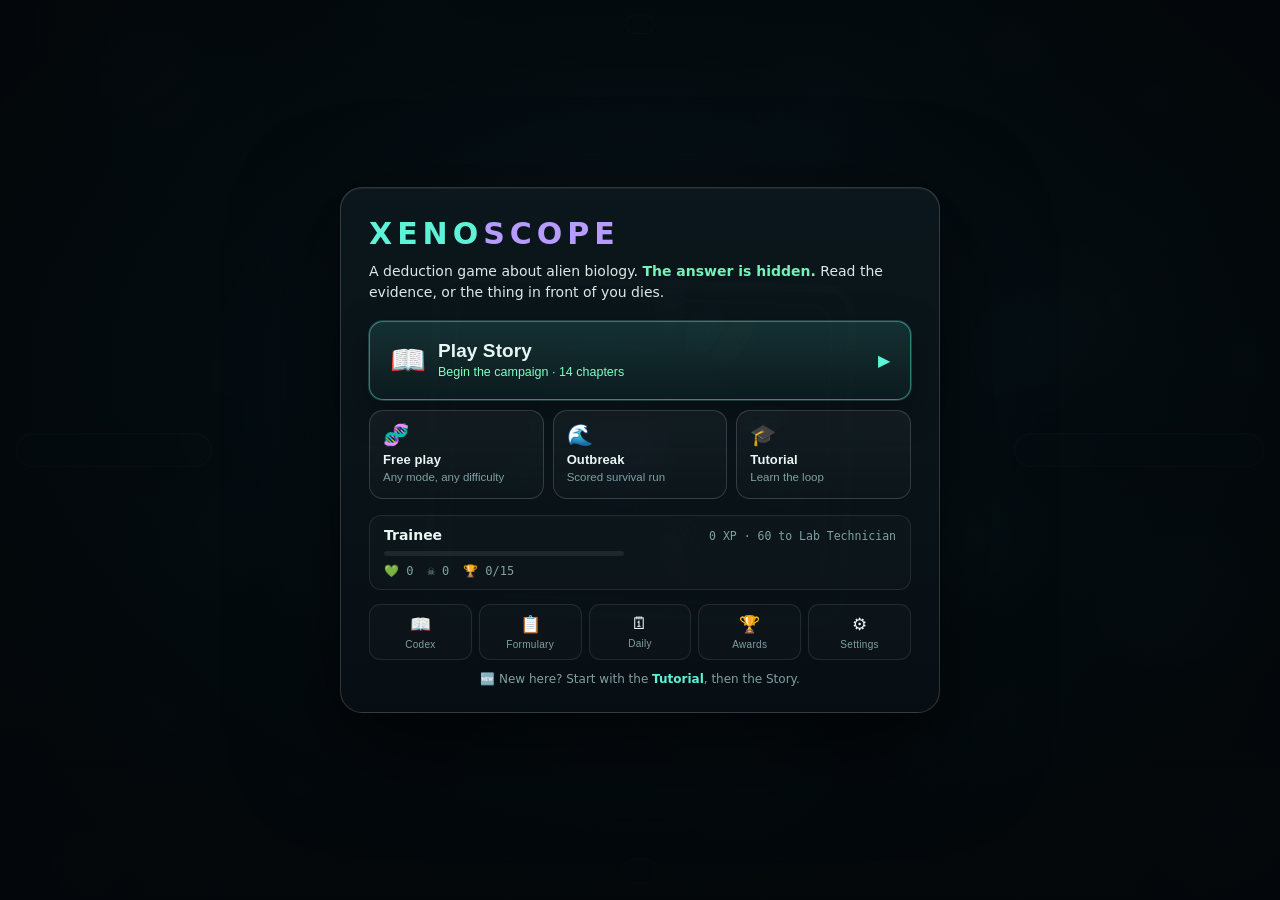
==== commit cdbf5e6f: "Add a single-file build for itch.io itch.io accepts a lone .html upload as a playable browser game, " ====
--- a/index.html
+++ b/index.html
@@ -3,7 +3,7 @@
 <head>
 <meta charset="utf-8"/>
 <meta name="viewport" content="width=device-width, initial-scale=1, viewport-fit=cover"/>
-<title>XENOSCOPE. Field Xenobiology</title>
+<title>XENOSCOPE · Field Xenobiology</title>
 <link rel="stylesheet" href="./css/styles.css"/>
 </head>
 <body>
